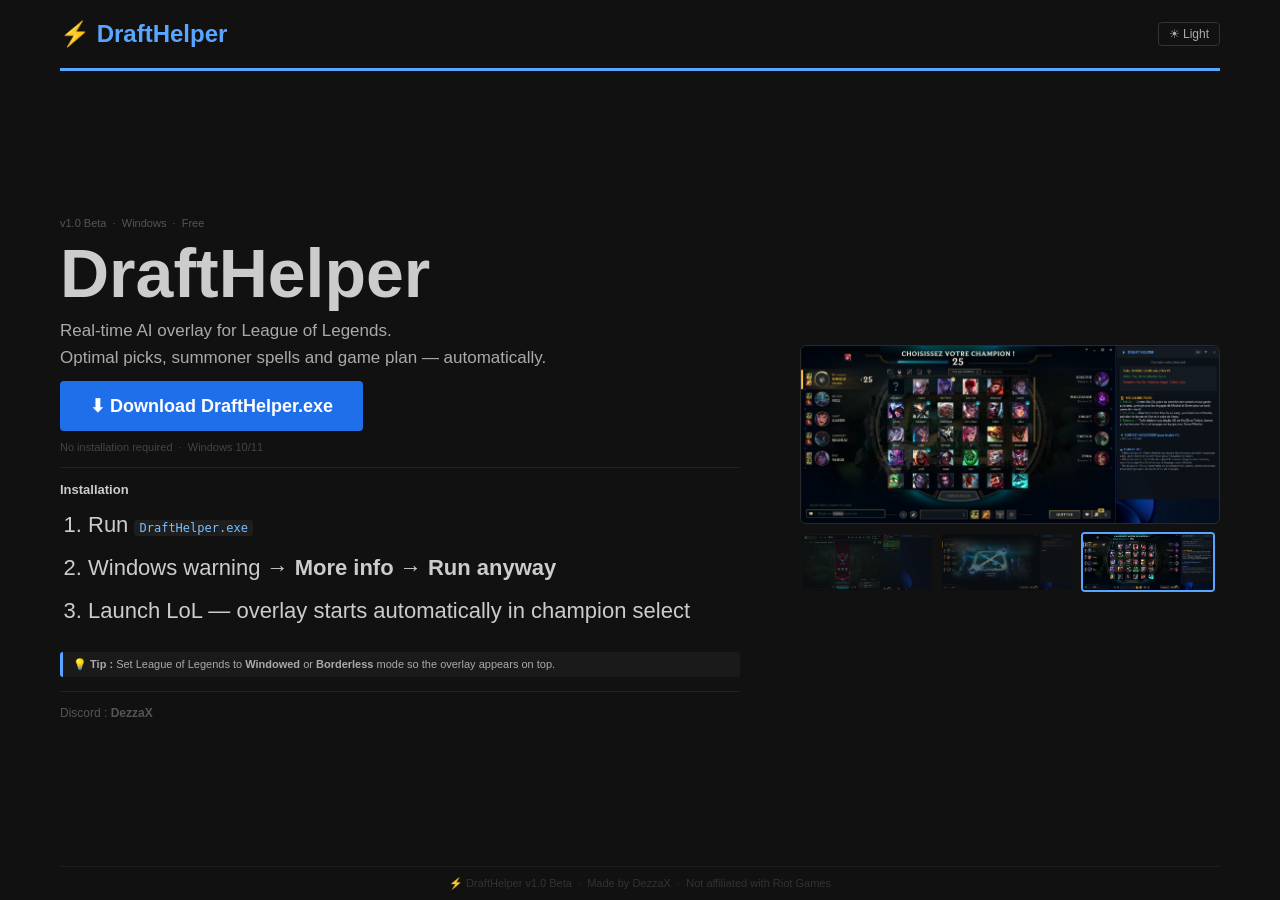
==== index.html @ 5954419c "Add windowed mode tip in installation steps" ====
<!DOCTYPE html>
<html lang="en">
<head>
  <meta charset="UTF-8" />
  <meta name="viewport" content="width=device-width, initial-scale=1.0" />
  <title>DraftHelper</title>
  <link rel="stylesheet" href="style.css" />
</head>
<body class="dark">

  <div class="page">

    <div class="top">
      <span class="logo">⚡ DraftHelper</span>
      <button onclick="toggleTheme()" id="theme-toggle">☀ Light</button>
    </div>

    <div class="content">

      <div class="left">
        <div class="version">v1.0 Beta &nbsp;·&nbsp; Windows &nbsp;·&nbsp; Free</div>
        <h1>DraftHelper</h1>
        <p>Real-time AI overlay for League of Legends.<br>Optimal picks, summoner spells and game plan — automatically.</p>
        <a href="DraftHelper.exe" class="btn" download>⬇ Download DraftHelper.exe</a>
        <div class="small">No installation required &nbsp;·&nbsp; Windows 10/11</div>

        <div class="divider"></div>

        <div class="install-title">Installation</div>
        <ol>
          <li>Run <code>DraftHelper.exe</code></li>
          <li>Windows warning → <strong>More info</strong> → <strong>Run anyway</strong></li>
          <li>Launch LoL — overlay starts automatically in champion select</li>
        </ol>
        <div class="tip">💡 <strong>Tip :</strong> Set League of Legends to <strong>Windowed</strong> or <strong>Borderless</strong> mode so the overlay appears on top.</div>

        <div class="divider"></div>

        <div class="contact">
          Discord : <strong>DezzaX</strong>
        </div>
      </div>

      <div class="right">
        <img id="main-screen" src="screenshots/screen-demo-ready.png" alt="DraftHelper" />
        <div class="thumbs">
          <img src="screenshots/screen-demo-minimized.png" class="thumb" onclick="setScreen(this)" alt="Minimized" />
          <img src="screenshots/screen-demo-analyzing.png" class="thumb" onclick="setScreen(this)" alt="Analyzing" />
          <img src="screenshots/screen-demo-ready.png" class="thumb active" onclick="setScreen(this)" alt="Ready" />
        </div>
      </div>

    </div>

    <div class="footer">⚡ DraftHelper v1.0 Beta &nbsp;·&nbsp; Made by DezzaX &nbsp;·&nbsp; Not affiliated with Riot Games</div>

  </div>

  <script>
    function setScreen(el) {
      document.getElementById('main-screen').src = el.src;
      document.querySelectorAll('.thumb').forEach(t => t.classList.remove('active'));
      el.classList.add('active');
    }
    function toggleTheme() {
      const b = document.body;
      const btn = document.getElementById('theme-toggle');
      if (b.classList.contains('dark')) {
        b.classList.replace('dark', 'light');
        btn.textContent = '🌙 Dark';
      } else {
        b.classList.replace('light', 'dark');
        btn.textContent = '☀ Light';
      }
    }
  </script>

</body>
</html>
---- style.css ----
* { margin: 0; padding: 0; box-sizing: border-box; }

body, html { height: 100%; font-family: Verdana, Arial, sans-serif; font-size: 22px; }

body.dark  { background: #111; color: #ccc; }
body.light { background: #f5f5f5; color: #222; }

.page {
  height: 100vh;
  display: flex;
  flex-direction: column;
  max-width: 100%;
  margin: 0 auto;
  padding: 0 60px;
}

/* TOP */
.top {
  display: flex;
  justify-content: space-between;
  align-items: center;
  padding: 20px 0;
  border-bottom: 3px solid;
}
body.dark  .top { border-color: #58a6ff; }
body.light .top { border-color: #133c8a; }

.logo { font-size: 24px; font-weight: bold; }
body.dark  .logo { color: #58a6ff; }
body.light .logo { color: #133c8a; }

#theme-toggle {
  background: none;
  border: 1px solid;
  padding: 4px 10px;
  border-radius: 4px;
  cursor: pointer;
  font-size: 12px;
}
body.dark  #theme-toggle { border-color: #333; color: #aaa; }
body.light #theme-toggle { border-color: #ccc; color: #555; }

/* CONTENT */
.content {
  flex: 1;
  display: flex;
  gap: 60px;
  align-items: center;
  padding: 24px 0;
  overflow: hidden;
}

/* LEFT */
.left {
  flex: 0 0 680px;
  display: flex;
  flex-direction: column;
  gap: 10px;
}

.version { font-size: 11px; }
body.dark  .version { color: #555; }
body.light .version { color: #999; }

h1 { font-size: 68px; font-weight: bold; line-height: 1; }

p { font-size: 17px; line-height: 1.6; }
body.dark  p { color: #aaa; }
body.light p { color: #555; }

.btn {
  display: inline-block;
  padding: 14px 30px;
  font-size: 18px;
  font-weight: bold;
  text-decoration: none;
  border-radius: 4px;
  width: fit-content;
}
body.dark  .btn { background: #1f6feb; color: #fff; }
body.light .btn { background: #133c8a; color: #fff; }
.btn:hover { opacity: 0.85; }

.small { font-size: 11px; }
body.dark  .small { color: #444; }
body.light .small { color: #aaa; }

.divider { border-top: 1px solid; margin: 4px 0; }

.tip { font-size: 11px; margin-top: 6px; padding: 6px 10px; border-left: 3px solid; border-radius: 3px; }
body.dark  .tip { color: #aaa; background: #1a1a1a; border-color: #58a6ff; }
body.light .tip { color: #444; background: #eef4ff; border-color: #133c8a; }
body.dark  .divider { border-color: #222; }
body.light .divider { border-color: #ddd; }

.install-title { font-weight: bold; font-size: 13px; }

ol { padding-left: 28px; }
ol li { margin-bottom: 8px; line-height: 1.6; }

code {
  padding: 1px 5px;
  border-radius: 3px;
  font-size: 12px;
  font-family: monospace;
}
body.dark  code { background: #1e1e1e; color: #79c0ff; }
body.light code { background: #eee;    color: #c7254e; }

.contact { font-size: 12px; }
body.dark  .contact { color: #555; }
body.light .contact { color: #999; }
body.dark  .contact a { color: #58a6ff; }
body.light .contact a { color: #133c8a; }
.contact a { text-decoration: none; }

/* RIGHT */
.right {
  flex: 1;
  display: flex;
  flex-direction: column;
  gap: 8px;
  min-width: 0;
}

#main-screen {
  width: 100%;
  border-radius: 6px;
  border: 1px solid;
  object-fit: contain;
}
body.dark  #main-screen { border-color: #2a2a2a; }
body.light #main-screen { border-color: #ddd; }

.thumbs { display: flex; gap: 6px; }
.thumb {
  width: 32%;
  border-radius: 4px;
  border: 2px solid transparent;
  cursor: pointer;
  opacity: 0.45;
  transition: opacity 0.2s;
}
.thumb:hover  { opacity: 0.75; }
.thumb.active { opacity: 1; border-color: #58a6ff; }
body.light .thumb.active { border-color: #133c8a; }

/* FOOTER */
.footer {
  font-size: 11px;
  padding: 10px 0;
  border-top: 1px solid;
  text-align: center;
}
body.dark  .footer { border-color: #1e1e1e; color: #333; }
body.light .footer { border-color: #ddd;    color: #aaa; }
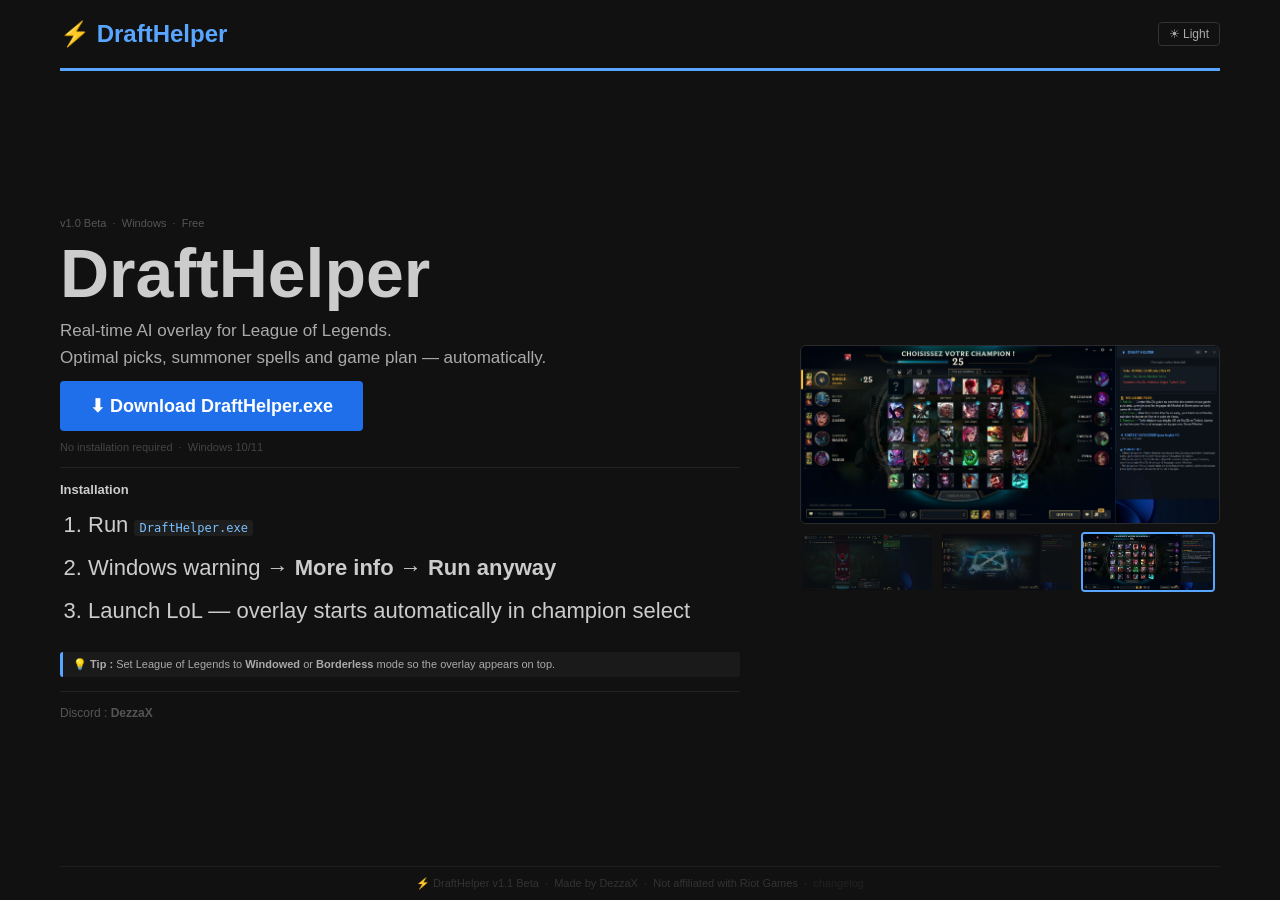
==== commit 0c3e13ea: "Add changelog page + update version to v1.1 Beta" ====
--- a/index.html
+++ b/index.html
@@ -52,7 +52,7 @@
 
     </div>
 
-    <div class="footer">⚡ DraftHelper v1.0 Beta &nbsp;·&nbsp; Made by DezzaX &nbsp;·&nbsp; Not affiliated with Riot Games</div>
+    <div class="footer">⚡ DraftHelper v1.1 Beta &nbsp;·&nbsp; Made by DezzaX &nbsp;·&nbsp; Not affiliated with Riot Games &nbsp;·&nbsp; <a href="changelog.html" style="color:inherit;opacity:0.5;text-decoration:none;">changelog</a></div>
 
   </div>
 
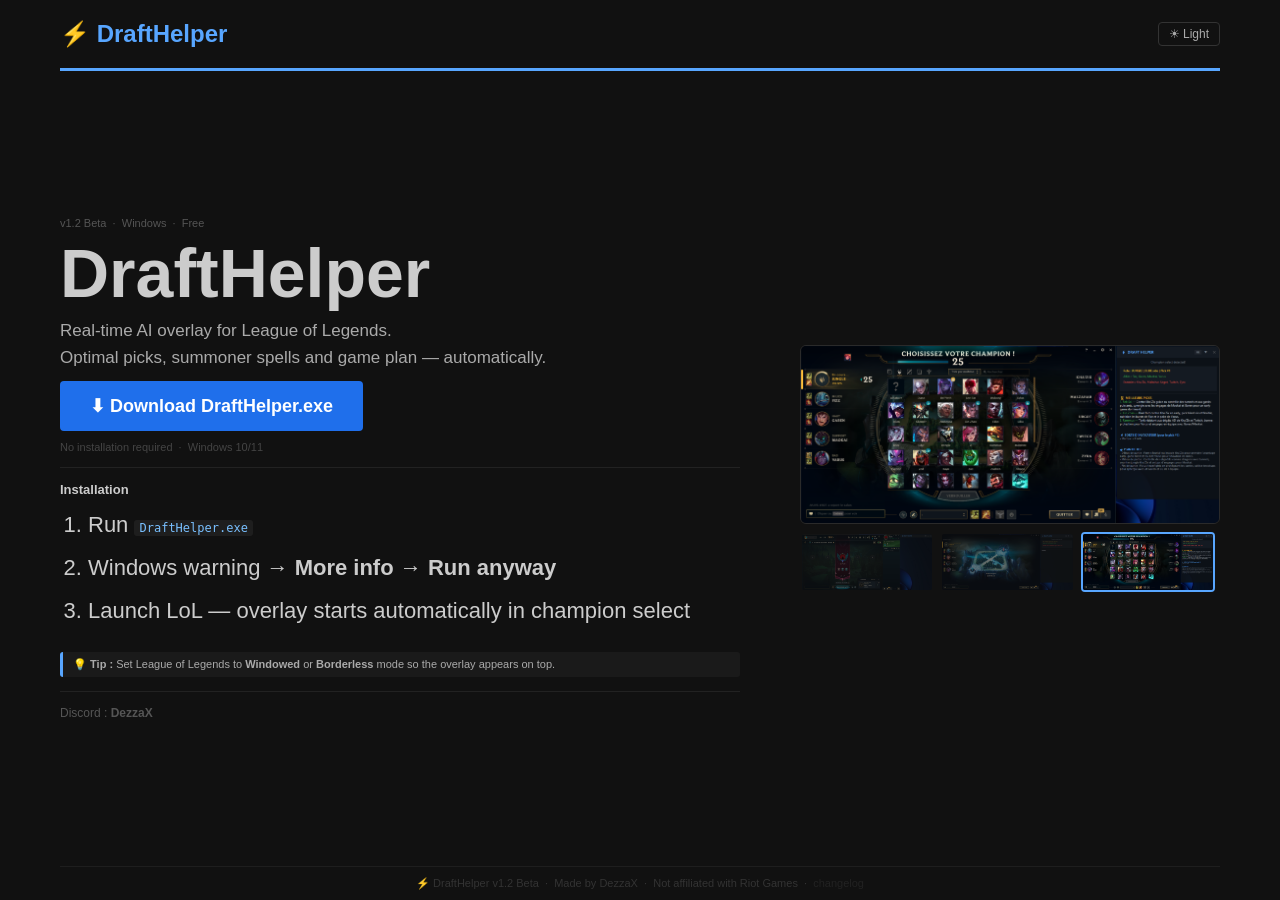
==== commit df09af6a: "v1.2 Beta - auto-hide overlay, countdown timer, changelog updated" ====
--- a/index.html
+++ b/index.html
@@ -18,7 +18,7 @@
     <div class="content">
 
       <div class="left">
-        <div class="version">v1.0 Beta &nbsp;·&nbsp; Windows &nbsp;·&nbsp; Free</div>
+        <div class="version">v1.2 Beta &nbsp;·&nbsp; Windows &nbsp;·&nbsp; Free</div>
         <h1>DraftHelper</h1>
         <p>Real-time AI overlay for League of Legends.<br>Optimal picks, summoner spells and game plan — automatically.</p>
         <a href="DraftHelper.exe" class="btn" download>⬇ Download DraftHelper.exe</a>
@@ -52,7 +52,7 @@
 
     </div>
 
-    <div class="footer">⚡ DraftHelper v1.1 Beta &nbsp;·&nbsp; Made by DezzaX &nbsp;·&nbsp; Not affiliated with Riot Games &nbsp;·&nbsp; <a href="changelog.html" style="color:inherit;opacity:0.5;text-decoration:none;">changelog</a></div>
+    <div class="footer">⚡ DraftHelper v1.2 Beta &nbsp;·&nbsp; Made by DezzaX &nbsp;·&nbsp; Not affiliated with Riot Games &nbsp;·&nbsp; <a href="changelog.html" style="color:inherit;opacity:0.5;text-decoration:none;">changelog</a></div>
 
   </div>
 
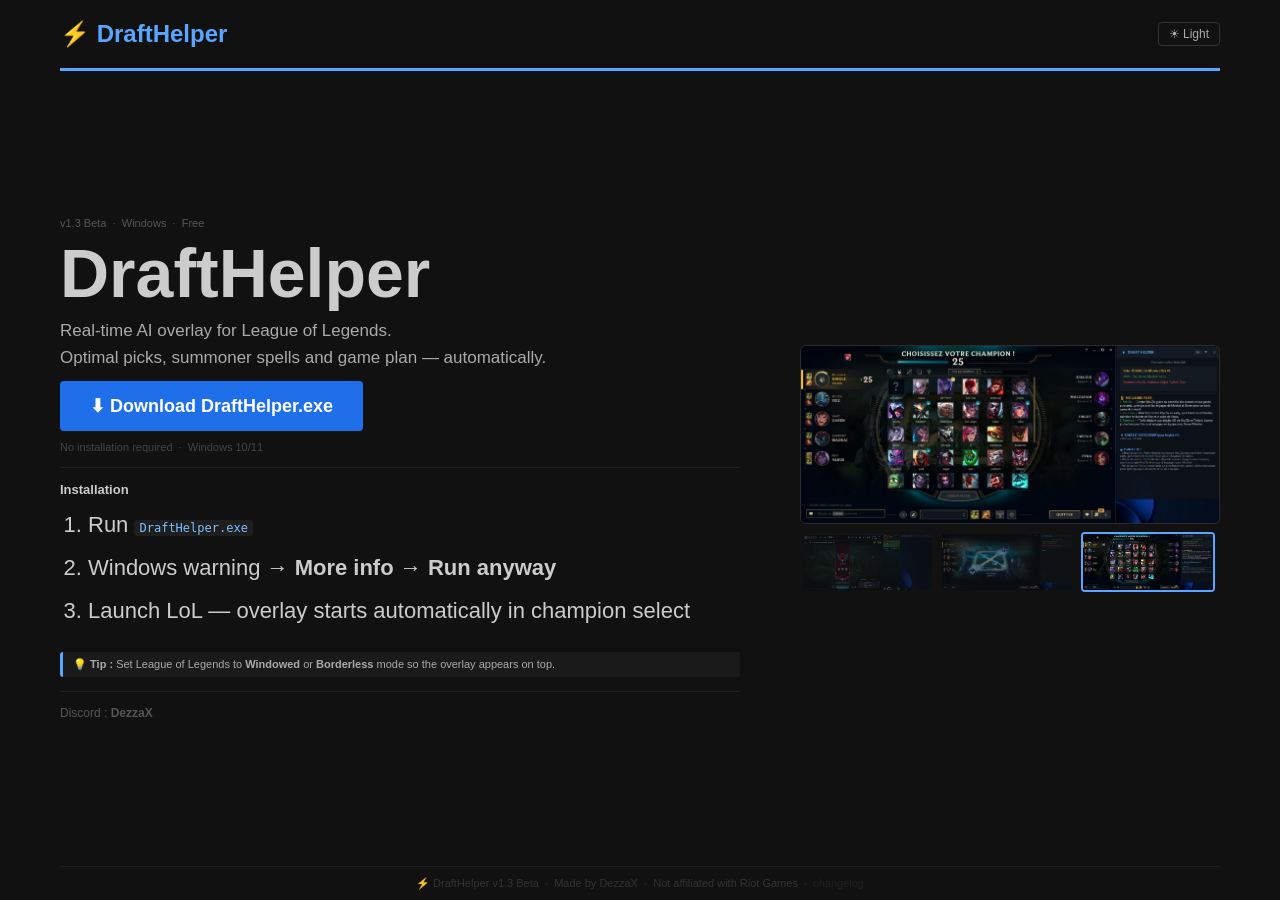
==== commit e9df5918: "v1.3 Beta - champion pool priority fix" ====
--- a/index.html
+++ b/index.html
@@ -18,7 +18,7 @@
     <div class="content">
 
       <div class="left">
-        <div class="version">v1.2 Beta &nbsp;·&nbsp; Windows &nbsp;·&nbsp; Free</div>
+        <div class="version">v1.3 Beta &nbsp;·&nbsp; Windows &nbsp;·&nbsp; Free</div>
         <h1>DraftHelper</h1>
         <p>Real-time AI overlay for League of Legends.<br>Optimal picks, summoner spells and game plan — automatically.</p>
         <a href="DraftHelper.exe" class="btn" download>⬇ Download DraftHelper.exe</a>
@@ -52,7 +52,7 @@
 
     </div>
 
-    <div class="footer">⚡ DraftHelper v1.2 Beta &nbsp;·&nbsp; Made by DezzaX &nbsp;·&nbsp; Not affiliated with Riot Games &nbsp;·&nbsp; <a href="changelog.html" style="color:inherit;opacity:0.5;text-decoration:none;">changelog</a></div>
+    <div class="footer">⚡ DraftHelper v1.3 Beta &nbsp;·&nbsp; Made by DezzaX &nbsp;·&nbsp; Not affiliated with Riot Games &nbsp;·&nbsp; <a href="changelog.html" style="color:inherit;opacity:0.5;text-decoration:none;">changelog</a></div>
 
   </div>
 
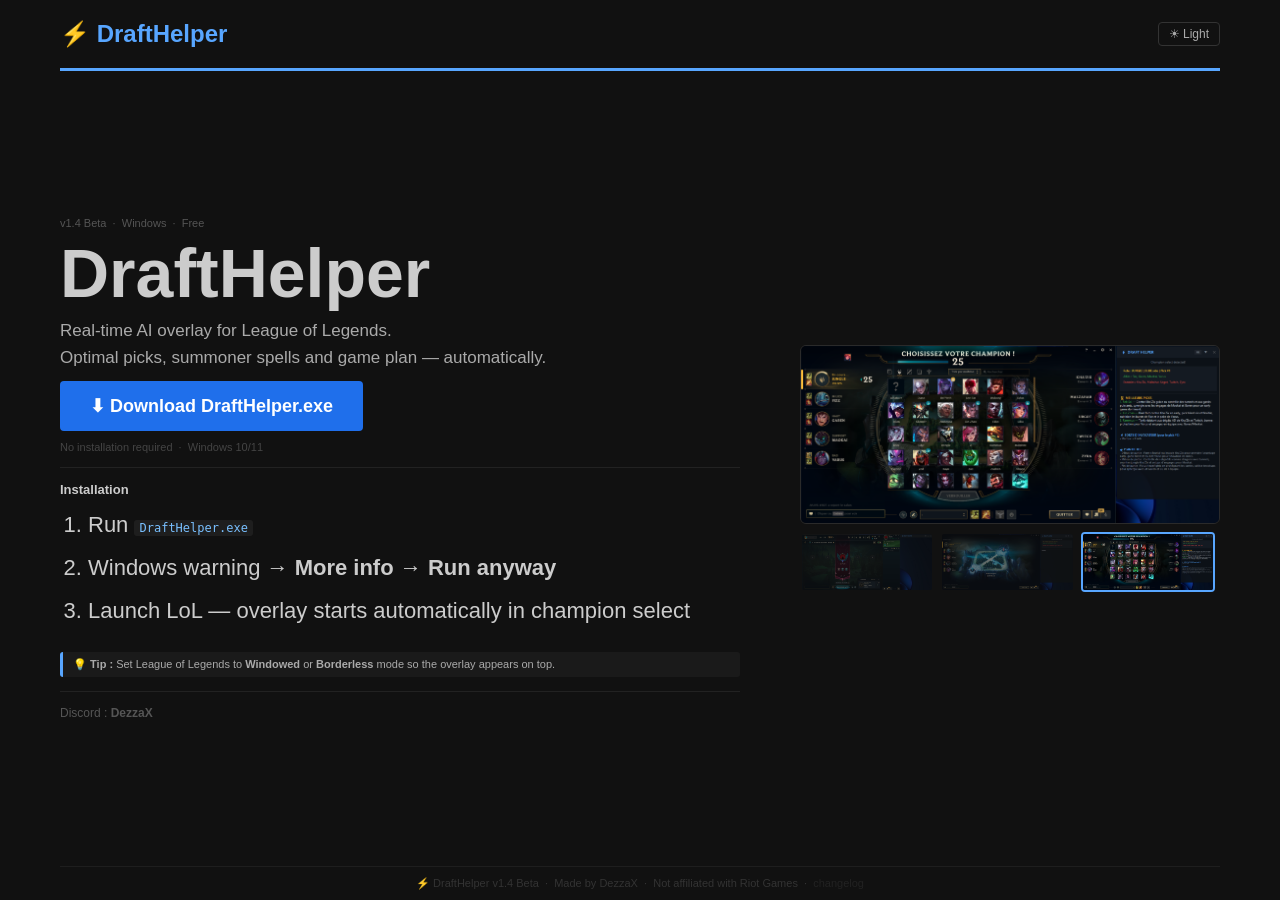
==== commit 07dac6e3: "v1.4 Beta - fix timer" ====
--- a/index.html
+++ b/index.html
@@ -18,7 +18,7 @@
     <div class="content">
 
       <div class="left">
-        <div class="version">v1.3 Beta &nbsp;·&nbsp; Windows &nbsp;·&nbsp; Free</div>
+        <div class="version">v1.4 Beta &nbsp;·&nbsp; Windows &nbsp;·&nbsp; Free</div>
         <h1>DraftHelper</h1>
         <p>Real-time AI overlay for League of Legends.<br>Optimal picks, summoner spells and game plan — automatically.</p>
         <a href="DraftHelper.exe" class="btn" download>⬇ Download DraftHelper.exe</a>
@@ -52,7 +52,7 @@
 
     </div>
 
-    <div class="footer">⚡ DraftHelper v1.3 Beta &nbsp;·&nbsp; Made by DezzaX &nbsp;·&nbsp; Not affiliated with Riot Games &nbsp;·&nbsp; <a href="changelog.html" style="color:inherit;opacity:0.5;text-decoration:none;">changelog</a></div>
+    <div class="footer">⚡ DraftHelper v1.4 Beta &nbsp;·&nbsp; Made by DezzaX &nbsp;·&nbsp; Not affiliated with Riot Games &nbsp;·&nbsp; <a href="changelog.html" style="color:inherit;opacity:0.5;text-decoration:none;">changelog</a></div>
 
   </div>
 
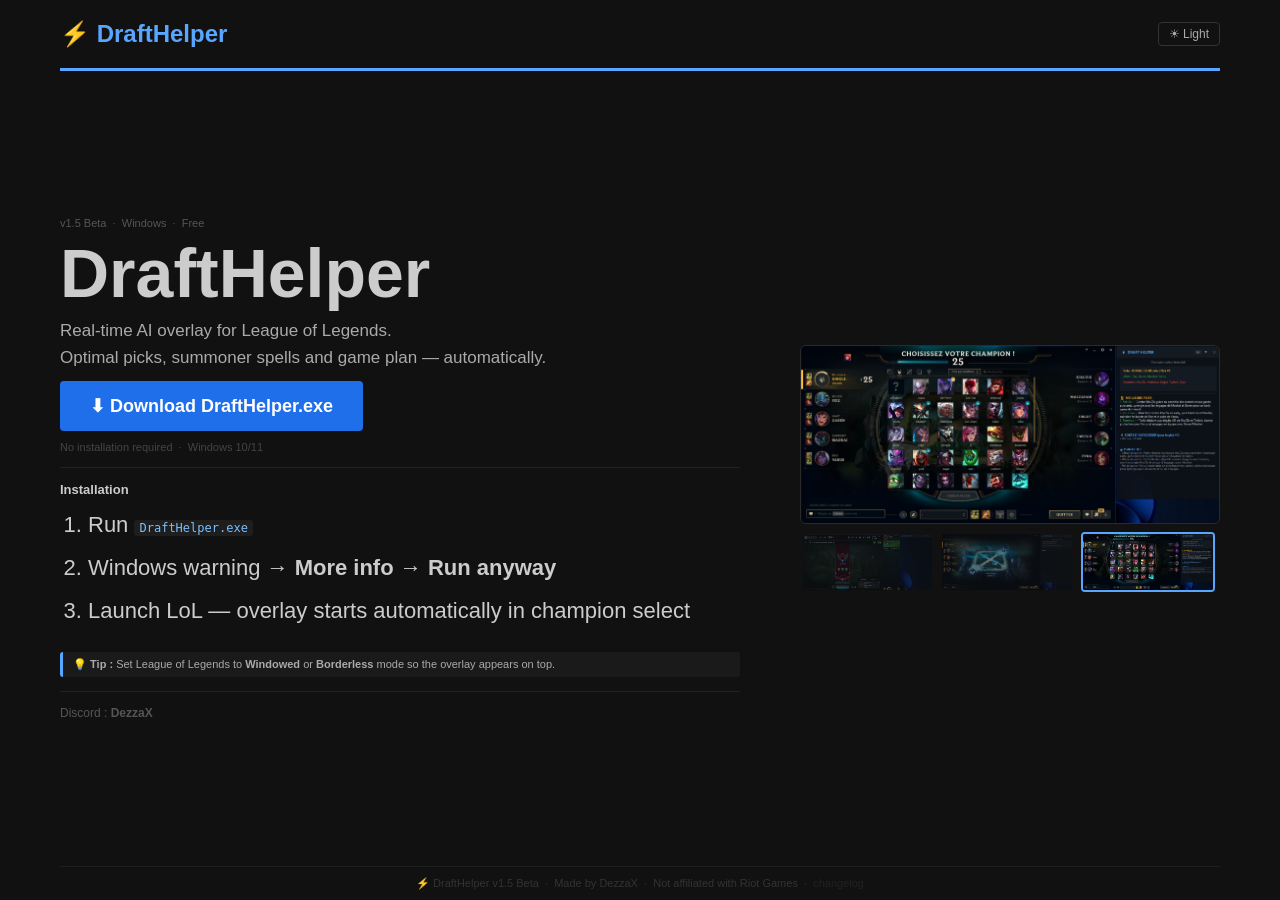
==== commit ab6a36ce: "v1.5 Beta - 5 bug fixes" ====
--- a/index.html
+++ b/index.html
@@ -18,7 +18,7 @@
     <div class="content">
 
       <div class="left">
-        <div class="version">v1.4 Beta &nbsp;·&nbsp; Windows &nbsp;·&nbsp; Free</div>
+        <div class="version">v1.5 Beta &nbsp;·&nbsp; Windows &nbsp;·&nbsp; Free</div>
         <h1>DraftHelper</h1>
         <p>Real-time AI overlay for League of Legends.<br>Optimal picks, summoner spells and game plan — automatically.</p>
         <a href="DraftHelper.exe" class="btn" download>⬇ Download DraftHelper.exe</a>
@@ -52,7 +52,7 @@
 
     </div>
 
-    <div class="footer">⚡ DraftHelper v1.4 Beta &nbsp;·&nbsp; Made by DezzaX &nbsp;·&nbsp; Not affiliated with Riot Games &nbsp;·&nbsp; <a href="changelog.html" style="color:inherit;opacity:0.5;text-decoration:none;">changelog</a></div>
+    <div class="footer">⚡ DraftHelper v1.5 Beta &nbsp;·&nbsp; Made by DezzaX &nbsp;·&nbsp; Not affiliated with Riot Games &nbsp;·&nbsp; <a href="changelog.html" style="color:inherit;opacity:0.5;text-decoration:none;">changelog</a></div>
 
   </div>
 
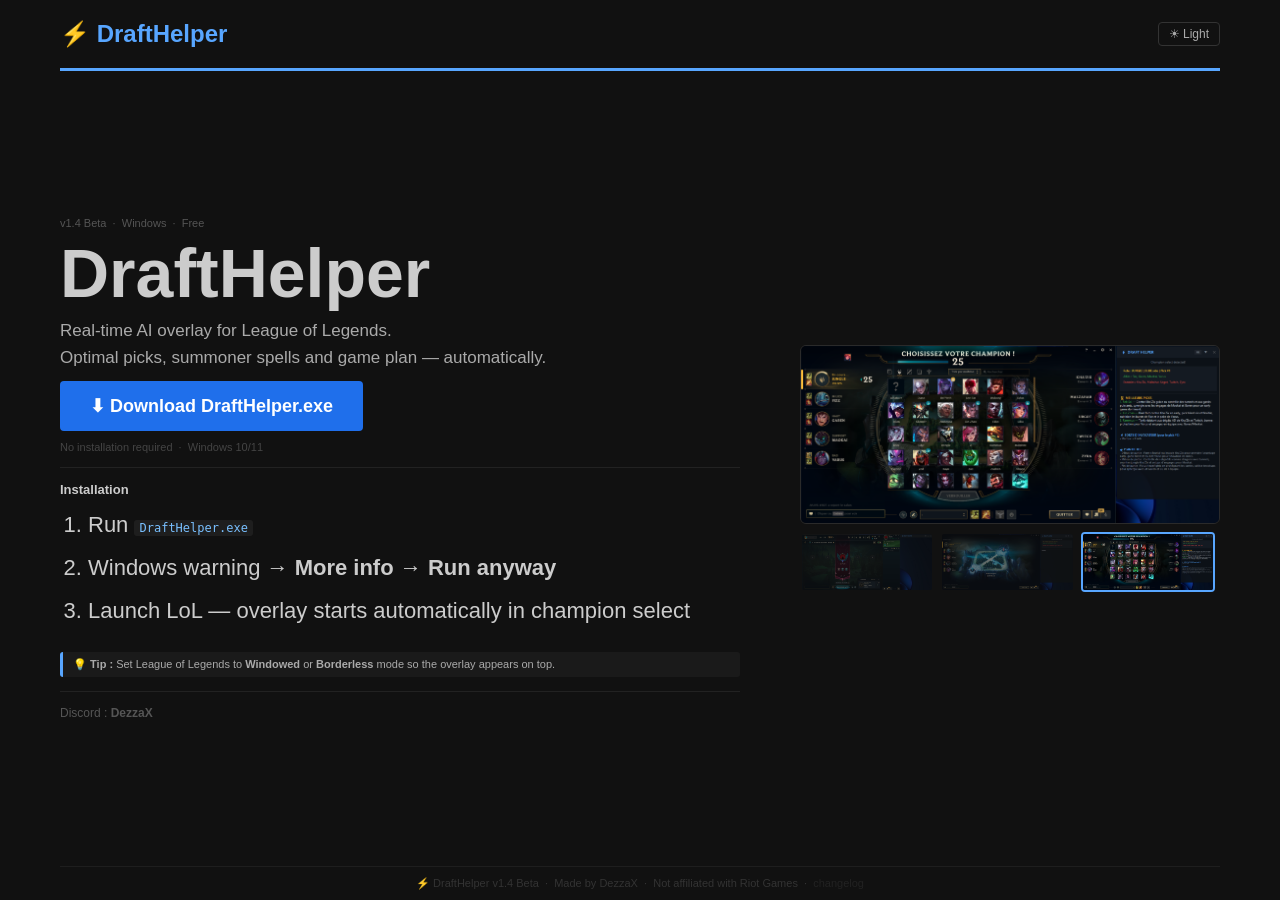
==== commit 5a6dd003: "v1.4 Beta - AI tier list, counter data, timer fix" ====
--- a/index.html
+++ b/index.html
@@ -18,7 +18,7 @@
     <div class="content">
 
       <div class="left">
-        <div class="version">v1.5 Beta &nbsp;·&nbsp; Windows &nbsp;·&nbsp; Free</div>
+        <div class="version">v1.4 Beta &nbsp;·&nbsp; Windows &nbsp;·&nbsp; Free</div>
         <h1>DraftHelper</h1>
         <p>Real-time AI overlay for League of Legends.<br>Optimal picks, summoner spells and game plan — automatically.</p>
         <a href="DraftHelper.exe" class="btn" download>⬇ Download DraftHelper.exe</a>
@@ -52,7 +52,7 @@
 
     </div>
 
-    <div class="footer">⚡ DraftHelper v1.5 Beta &nbsp;·&nbsp; Made by DezzaX &nbsp;·&nbsp; Not affiliated with Riot Games &nbsp;·&nbsp; <a href="changelog.html" style="color:inherit;opacity:0.5;text-decoration:none;">changelog</a></div>
+    <div class="footer">⚡ DraftHelper v1.4 Beta &nbsp;·&nbsp; Made by DezzaX &nbsp;·&nbsp; Not affiliated with Riot Games &nbsp;·&nbsp; <a href="changelog.html" style="color:inherit;opacity:0.5;text-decoration:none;">changelog</a></div>
 
   </div>
 
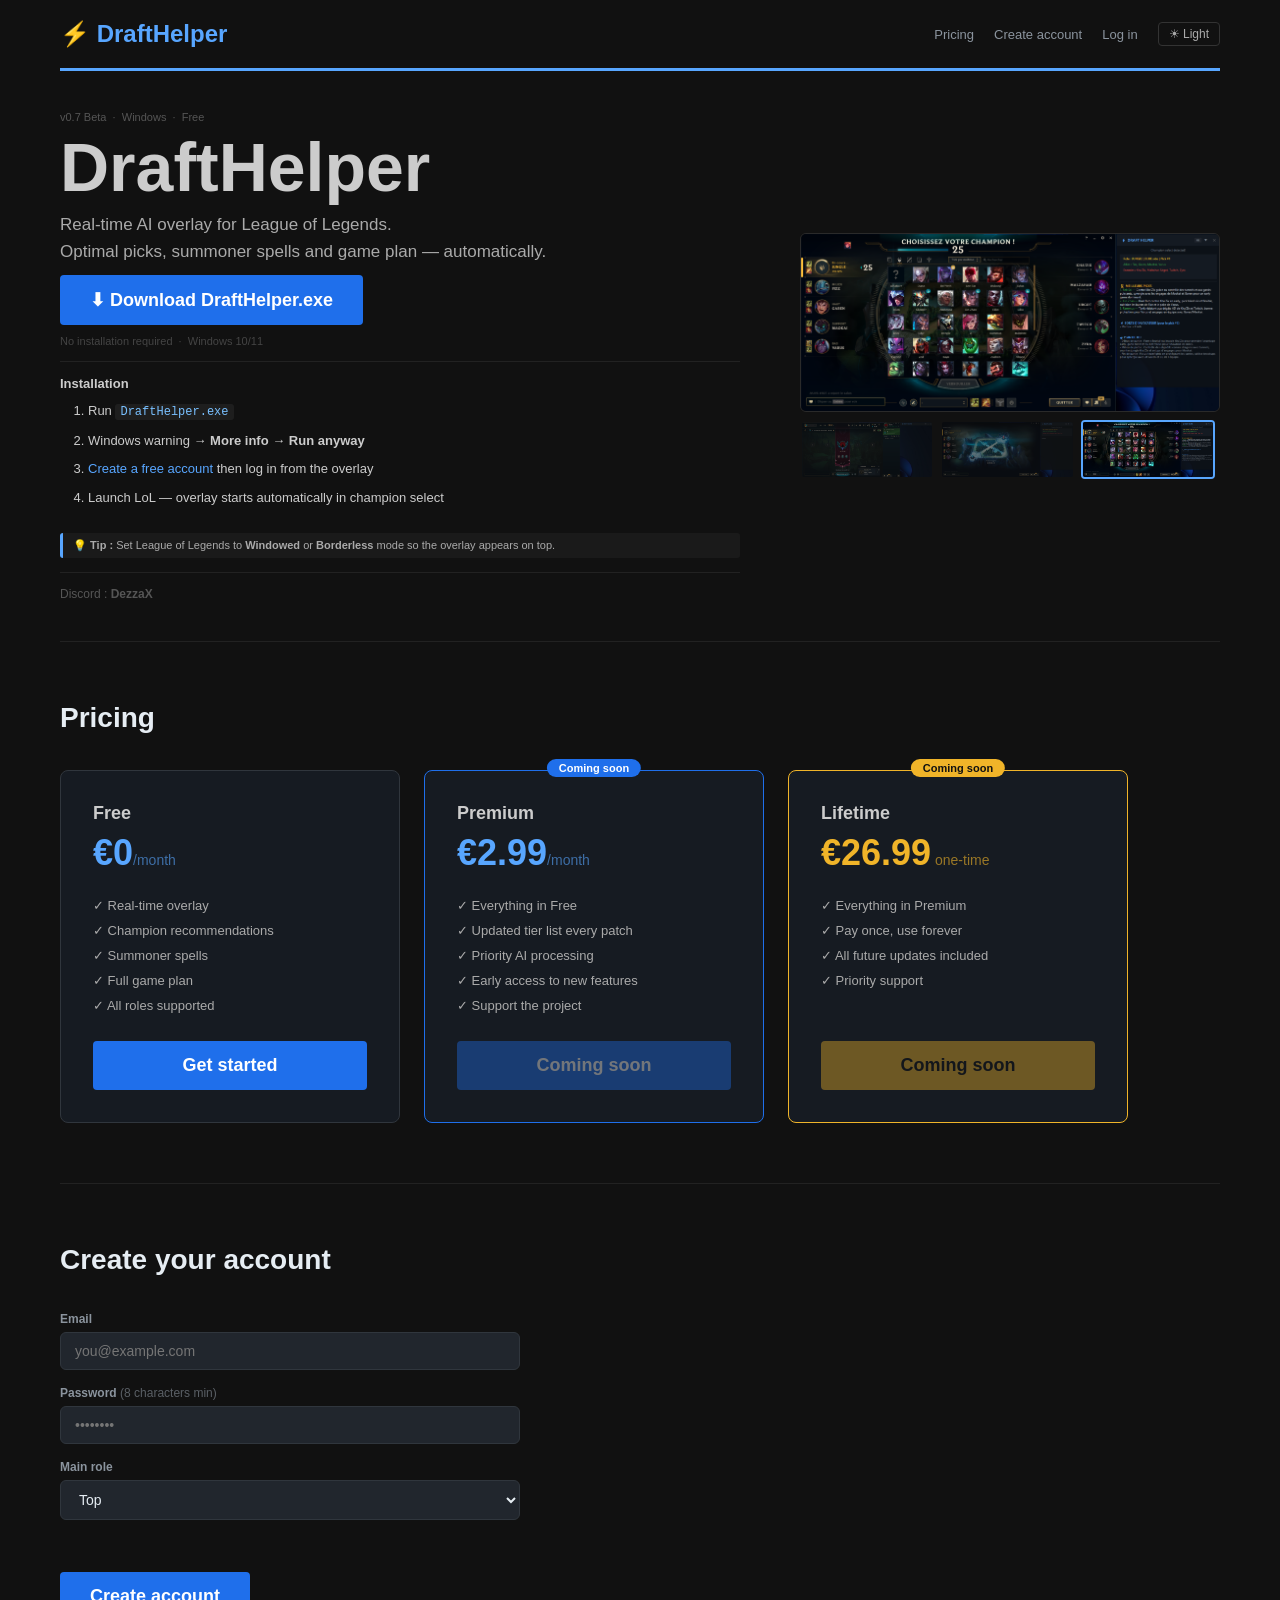
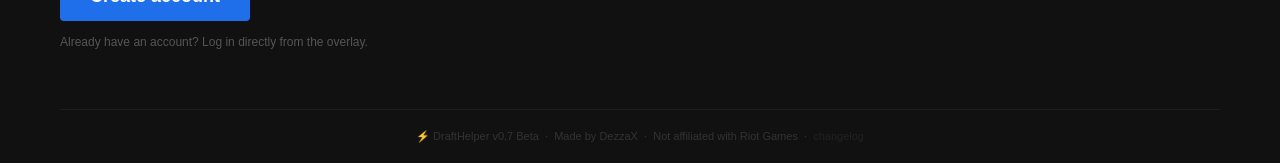
==== commit 514f195e: "Add account page, pricing section, login header, and v0.7 changelog Co-Authored-By: Claude Sonnet 4." ====
--- a/index.html
+++ b/index.html
@@ -12,13 +12,21 @@
 
     <div class="top">
       <span class="logo">⚡ DraftHelper</span>
-      <button onclick="toggleTheme()" id="theme-toggle">☀ Light</button>
-    </div>
-
+      <div class="top-right">
+        <a href="#pricing" class="nav-link">Pricing</a>
+        <a href="#register" class="nav-link" id="nav-register">Create account</a>
+        <a href="account.html" class="nav-link" id="nav-account" style="display:none;"></a>
+        <button onclick="siteLogout()" class="nav-link" id="nav-logout" style="background:none;border:none;cursor:pointer;display:none;">Log out</button>
+        <button onclick="document.getElementById('login-modal').style.display='flex'" class="nav-link" id="nav-login" style="background:none;border:none;cursor:pointer;">Log in</button>
+        <button onclick="toggleTheme()" id="theme-toggle">☀ Light</button>
+      </div>
+    </div>
+
+    <!-- HERO -->
     <div class="content">
 
       <div class="left">
-        <div class="version">v1.4 Beta &nbsp;·&nbsp; Windows &nbsp;·&nbsp; Free</div>
+        <div class="version">v0.7 Beta &nbsp;·&nbsp; Windows &nbsp;·&nbsp; Free</div>
         <h1>DraftHelper</h1>
         <p>Real-time AI overlay for League of Legends.<br>Optimal picks, summoner spells and game plan — automatically.</p>
         <a href="DraftHelper.exe" class="btn" download>⬇ Download DraftHelper.exe</a>
@@ -30,6 +38,7 @@
         <ol>
           <li>Run <code>DraftHelper.exe</code></li>
           <li>Windows warning → <strong>More info</strong> → <strong>Run anyway</strong></li>
+          <li><a href="#register" style="color:#58a6ff;text-decoration:none;">Create a free account</a> then log in from the overlay</li>
           <li>Launch LoL — overlay starts automatically in champion select</li>
         </ol>
         <div class="tip">💡 <strong>Tip :</strong> Set League of Legends to <strong>Windowed</strong> or <strong>Borderless</strong> mode so the overlay appears on top.</div>
@@ -52,16 +61,168 @@
 
     </div>
 
-    <div class="footer">⚡ DraftHelper v1.4 Beta &nbsp;·&nbsp; Made by DezzaX &nbsp;·&nbsp; Not affiliated with Riot Games &nbsp;·&nbsp; <a href="changelog.html" style="color:inherit;opacity:0.5;text-decoration:none;">changelog</a></div>
+    <!-- PRICING -->
+    <div class="section" id="pricing">
+      <div class="section-title">Pricing</div>
+      <div class="plans">
+
+        <div class="plan">
+          <div class="plan-name">Free</div>
+          <div class="plan-price">€0<span>/month</span></div>
+          <ul class="plan-features">
+            <li>✓ Real-time overlay</li>
+            <li>✓ Champion recommendations</li>
+            <li>✓ Summoner spells</li>
+            <li>✓ Full game plan</li>
+            <li>✓ All roles supported</li>
+          </ul>
+          <a href="#register" class="btn plan-btn">Get started</a>
+        </div>
+
+        <div class="plan plan-premium">
+          <div class="plan-badge">Coming soon</div>
+          <div class="plan-name">Premium</div>
+          <div class="plan-price">€2.99<span>/month</span></div>
+          <ul class="plan-features">
+            <li>✓ Everything in Free</li>
+            <li>✓ Updated tier list every patch</li>
+            <li>✓ Priority AI processing</li>
+            <li>✓ Early access to new features</li>
+            <li>✓ Support the project</li>
+          </ul>
+          <button class="btn plan-btn" disabled>Coming soon</button>
+        </div>
+
+        <div class="plan plan-lifetime">
+          <div class="plan-badge plan-badge-gold">Coming soon</div>
+          <div class="plan-name">Lifetime</div>
+          <div class="plan-price">€26.99<span> one-time</span></div>
+          <ul class="plan-features">
+            <li>✓ Everything in Premium</li>
+            <li>✓ Pay once, use forever</li>
+            <li>✓ All future updates included</li>
+            <li>✓ Priority support</li>
+            <li>&nbsp;</li>
+          </ul>
+          <button class="btn plan-btn plan-btn-gold" disabled>Coming soon</button>
+        </div>
+
+      </div>
+    </div>
+
+    <!-- REGISTER -->
+    <div class="section" id="register">
+      <div class="section-title">Create your account</div>
+      <div class="register-wrap">
+        <form id="register-form" onsubmit="handleRegister(event)">
+          <div class="field">
+            <label>Email</label>
+            <input type="email" id="reg-email" placeholder="you@example.com" required />
+          </div>
+          <div class="field">
+            <label>Password <span class="field-hint">(8 characters min)</span></label>
+            <input type="password" id="reg-password" placeholder="••••••••" required />
+          </div>
+          <div class="field">
+            <label>Main role</label>
+            <select id="reg-role">
+              <option value="top">Top</option>
+              <option value="jungle">Jungle</option>
+              <option value="mid">Mid</option>
+              <option value="adc">ADC</option>
+              <option value="support">Support</option>
+            </select>
+          </div>
+          <div id="reg-msg" class="reg-msg"></div>
+          <button type="submit" class="btn" id="reg-btn">Create account</button>
+        </form>
+        <div class="register-note">Already have an account? Log in directly from the overlay.</div>
+      </div>
+    </div>
+
+    <div class="footer">⚡ DraftHelper v0.7 Beta &nbsp;·&nbsp; Made by DezzaX &nbsp;·&nbsp; Not affiliated with Riot Games &nbsp;·&nbsp; <a href="changelog.html" style="color:inherit;opacity:0.5;text-decoration:none;">changelog</a></div>
 
   </div>
 
+  <!-- LOGIN MODAL -->
+  <div id="login-modal" style="display:none;position:fixed;inset:0;background:rgba(0,0,0,0.7);z-index:100;align-items:center;justify-content:center;">
+    <div id="modal-box" style="background:#161b22;border:1px solid #30363d;color:#e6edf3;border-radius:10px;padding:36px;width:360px;">
+      <div style="font-size:16px;font-weight:bold;margin-bottom:20px;">Log in to DraftHelper</div>
+      <div style="display:flex;flex-direction:column;gap:14px;">
+        <div class="field">
+          <label>Email</label>
+          <input type="email" id="login-email" placeholder="you@example.com" />
+        </div>
+        <div class="field">
+          <label>Password</label>
+          <input type="password" id="login-password" placeholder="••••••••" onkeydown="if(event.key==='Enter')doLogin()" />
+        </div>
+        <div id="login-msg" style="font-size:12px;min-height:18px;color:#f85149;"></div>
+        <div style="display:flex;gap:12px;align-items:center;">
+          <button class="btn" onclick="doLogin()" id="login-submit-btn" style="padding:10px 24px;font-size:14px;">Log in</button>
+          <button onclick="document.getElementById('login-modal').style.display='none'" style="background:none;border:none;cursor:pointer;font-size:12px;color:#8b949e;">Cancel</button>
+        </div>
+        <div style="font-size:11px;color:#555;">No account? <a href="#register" onclick="document.getElementById('login-modal').style.display='none'" style="color:#58a6ff;text-decoration:none;">Create one for free</a></div>
+      </div>
+    </div>
+  </div>
+
   <script>
+    const BACKEND = "http://204.168.233.120:8000";
+
+    function getToken() { return localStorage.getItem("dh_token"); }
+
+    function siteLogout() {
+      localStorage.removeItem("dh_token");
+      localStorage.removeItem("dh_email");
+      location.reload();
+    }
+
+    async function doLogin() {
+      const email    = document.getElementById('login-email').value.trim();
+      const password = document.getElementById('login-password').value;
+      const msg      = document.getElementById('login-msg');
+      const btn      = document.getElementById('login-submit-btn');
+      if (!email || !password) { msg.textContent = 'Fill in all fields.'; return; }
+      btn.disabled = true; btn.textContent = '...'; msg.textContent = '';
+      try {
+        const r = await fetch(`${BACKEND}/login`, {
+          method: 'POST',
+          headers: { 'Content-Type': 'application/json' },
+          body: JSON.stringify({ email, password })
+        });
+        const data = await r.json();
+        if (r.ok) {
+          localStorage.setItem("dh_token", data.access_token);
+          localStorage.setItem("dh_email", email);
+          document.getElementById('login-modal').style.display = 'none';
+          updateHeader();
+        } else {
+          msg.textContent = data.detail || 'Invalid credentials.';
+        }
+      } catch { msg.textContent = 'Server unreachable.'; }
+      btn.disabled = false; btn.textContent = 'Log in';
+    }
+
+    function updateHeader() {
+      const email = localStorage.getItem("dh_email");
+      if (email) {
+        document.getElementById('nav-login').style.display    = 'none';
+        document.getElementById('nav-register').style.display = 'none';
+        document.getElementById('nav-logout').style.display   = 'inline';
+        document.getElementById('nav-account').style.display  = 'inline';
+        document.getElementById('nav-account').textContent    = email;
+        document.getElementById('register').style.display     = 'none';
+      }
+    }
+    updateHeader();
+
     function setScreen(el) {
       document.getElementById('main-screen').src = el.src;
       document.querySelectorAll('.thumb').forEach(t => t.classList.remove('active'));
       el.classList.add('active');
     }
+
     function toggleTheme() {
       const b = document.body;
       const btn = document.getElementById('theme-toggle');
@@ -73,6 +234,43 @@
         btn.textContent = '☀ Light';
       }
     }
+
+    async function handleRegister(e) {
+      e.preventDefault();
+      const email    = document.getElementById('reg-email').value.trim();
+      const password = document.getElementById('reg-password').value;
+      const role     = document.getElementById('reg-role').value;
+      const msg      = document.getElementById('reg-msg');
+      const btn      = document.getElementById('reg-btn');
+
+      msg.textContent = '';
+      msg.className = 'reg-msg';
+      btn.textContent = 'Creating...';
+      btn.disabled = true;
+
+      try {
+        const r = await fetch(`${BACKEND}/register`, {
+          method: 'POST',
+          headers: { 'Content-Type': 'application/json' },
+          body: JSON.stringify({ email, password, role })
+        });
+        const data = await r.json();
+        if (r.ok) {
+          msg.textContent = '✓ Account created! You can now log in from the overlay.';
+          msg.classList.add('reg-success');
+          document.getElementById('register-form').reset();
+        } else {
+          msg.textContent = data.detail || 'An error occurred.';
+          msg.classList.add('reg-error');
+        }
+      } catch (err) {
+        msg.textContent = 'Cannot reach server. Please try again later.';
+        msg.classList.add('reg-error');
+      }
+
+      btn.textContent = 'Create account';
+      btn.disabled = false;
+    }
   </script>
 
 </body>
--- a/style.css
+++ b/style.css
@@ -1,12 +1,12 @@
 * { margin: 0; padding: 0; box-sizing: border-box; }
 
-body, html { height: 100%; font-family: Verdana, Arial, sans-serif; font-size: 22px; }
+body, html { font-family: Verdana, Arial, sans-serif; font-size: 22px; }
 
 body.dark  { background: #111; color: #ccc; }
 body.light { background: #f5f5f5; color: #222; }
 
 .page {
-  height: 100vh;
+  min-height: 100vh;
   display: flex;
   flex-direction: column;
   max-width: 100%;
@@ -28,6 +28,13 @@
 .logo { font-size: 24px; font-weight: bold; }
 body.dark  .logo { color: #58a6ff; }
 body.light .logo { color: #133c8a; }
+
+.top-right { display: flex; align-items: center; gap: 20px; }
+
+.nav-link { font-size: 13px; text-decoration: none; }
+body.dark  .nav-link { color: #8b949e; }
+body.light .nav-link { color: #555; }
+.nav-link:hover { opacity: 0.75; }
 
 #theme-toggle {
   background: none;
@@ -40,14 +47,12 @@
 body.dark  #theme-toggle { border-color: #333; color: #aaa; }
 body.light #theme-toggle { border-color: #ccc; color: #555; }
 
-/* CONTENT */
+/* HERO CONTENT */
 .content {
-  flex: 1;
   display: flex;
   gap: 60px;
   align-items: center;
-  padding: 24px 0;
-  overflow: hidden;
+  padding: 40px 0;
 }
 
 /* LEFT */
@@ -76,27 +81,30 @@
   text-decoration: none;
   border-radius: 4px;
   width: fit-content;
+  cursor: pointer;
+  border: none;
 }
 body.dark  .btn { background: #1f6feb; color: #fff; }
 body.light .btn { background: #133c8a; color: #fff; }
-.btn:hover { opacity: 0.85; }
+.btn:hover:not(:disabled) { opacity: 0.85; }
+.btn:disabled { opacity: 0.4; cursor: default; }
 
 .small { font-size: 11px; }
 body.dark  .small { color: #444; }
 body.light .small { color: #aaa; }
 
 .divider { border-top: 1px solid; margin: 4px 0; }
+body.dark  .divider { border-color: #222; }
+body.light .divider { border-color: #ddd; }
 
 .tip { font-size: 11px; margin-top: 6px; padding: 6px 10px; border-left: 3px solid; border-radius: 3px; }
 body.dark  .tip { color: #aaa; background: #1a1a1a; border-color: #58a6ff; }
 body.light .tip { color: #444; background: #eef4ff; border-color: #133c8a; }
-body.dark  .divider { border-color: #222; }
-body.light .divider { border-color: #ddd; }
 
 .install-title { font-weight: bold; font-size: 13px; }
 
 ol { padding-left: 28px; }
-ol li { margin-bottom: 8px; line-height: 1.6; }
+ol li { margin-bottom: 8px; line-height: 1.6; font-size: 13px; }
 
 code {
   padding: 1px 5px;
@@ -145,12 +153,156 @@
 .thumb.active { opacity: 1; border-color: #58a6ff; }
 body.light .thumb.active { border-color: #133c8a; }
 
+/* SECTIONS */
+.section {
+  padding: 60px 0;
+  border-top: 1px solid;
+}
+body.dark  .section { border-color: #222; }
+body.light .section { border-color: #ddd; }
+
+.section-title {
+  font-size: 28px;
+  font-weight: bold;
+  margin-bottom: 36px;
+}
+body.dark  .section-title { color: #e6edf3; }
+body.light .section-title { color: #111; }
+
+/* PRICING */
+.plans {
+  display: flex;
+  gap: 24px;
+}
+
+.plan {
+  flex: 1;
+  max-width: 340px;
+  border-radius: 8px;
+  padding: 32px;
+  position: relative;
+  border: 1px solid;
+}
+body.dark  .plan { background: #161b22; border-color: #30363d; }
+body.light .plan { background: #fff;    border-color: #ddd; }
+
+.plan-premium {
+  border-color: #1f6feb !important;
+}
+
+.plan-lifetime {
+  border-color: #f0b429 !important;
+}
+
+.plan-badge-gold {
+  background: #f0b429 !important;
+  color: #111 !important;
+}
+
+.plan-lifetime .plan-price { color: #f0b429 !important; }
+
+.plan-btn-gold {
+  background: #f0b429 !important;
+  color: #111 !important;
+}
+
+.plan-badge {
+  position: absolute;
+  top: -12px;
+  left: 50%;
+  transform: translateX(-50%);
+  font-size: 11px;
+  font-weight: bold;
+  padding: 3px 12px;
+  border-radius: 20px;
+  background: #1f6feb;
+  color: #fff;
+  white-space: nowrap;
+}
+
+.plan-name {
+  font-size: 18px;
+  font-weight: bold;
+  margin-bottom: 8px;
+}
+
+.plan-price {
+  font-size: 36px;
+  font-weight: bold;
+  margin-bottom: 24px;
+}
+.plan-price span { font-size: 14px; font-weight: normal; opacity: 0.6; }
+body.dark  .plan-price { color: #58a6ff; }
+body.light .plan-price { color: #133c8a; }
+
+.plan-features {
+  list-style: none;
+  margin-bottom: 28px;
+  display: flex;
+  flex-direction: column;
+  gap: 10px;
+}
+.plan-features li { font-size: 13px; }
+body.dark  .plan-features li { color: #aaa; }
+body.light .plan-features li { color: #555; }
+
+.plan-btn { width: 100%; text-align: center; }
+
+/* REGISTER */
+.register-wrap {
+  max-width: 460px;
+}
+
+form { display: flex; flex-direction: column; gap: 16px; }
+
+.field { display: flex; flex-direction: column; gap: 6px; }
+
+.field label { font-size: 12px; font-weight: bold; }
+body.dark  .field label { color: #8b949e; }
+body.light .field label { color: #555; }
+
+.field-hint { font-weight: normal; opacity: 0.6; }
+
+.field input,
+.field select {
+  padding: 10px 14px;
+  border-radius: 6px;
+  border: 1px solid;
+  font-size: 14px;
+  outline: none;
+}
+body.dark  .field input,
+body.dark  .field select {
+  background: #21262d;
+  border-color: #30363d;
+  color: #e6edf3;
+}
+body.light .field input,
+body.light .field select {
+  background: #fff;
+  border-color: #ccc;
+  color: #222;
+}
+.field input:focus,
+.field select:focus {
+  border-color: #58a6ff;
+}
+
+.reg-msg { font-size: 13px; min-height: 20px; }
+.reg-success { color: #3fb950; }
+.reg-error   { color: #f85149; }
+
+.register-note { font-size: 12px; margin-top: 14px; }
+body.dark  .register-note { color: #555; }
+body.light .register-note { color: #aaa; }
+
 /* FOOTER */
 .footer {
   font-size: 11px;
-  padding: 10px 0;
+  padding: 20px 0;
   border-top: 1px solid;
   text-align: center;
+  margin-top: auto;
 }
 body.dark  .footer { border-color: #1e1e1e; color: #333; }
 body.light .footer { border-color: #ddd;    color: #aaa; }
